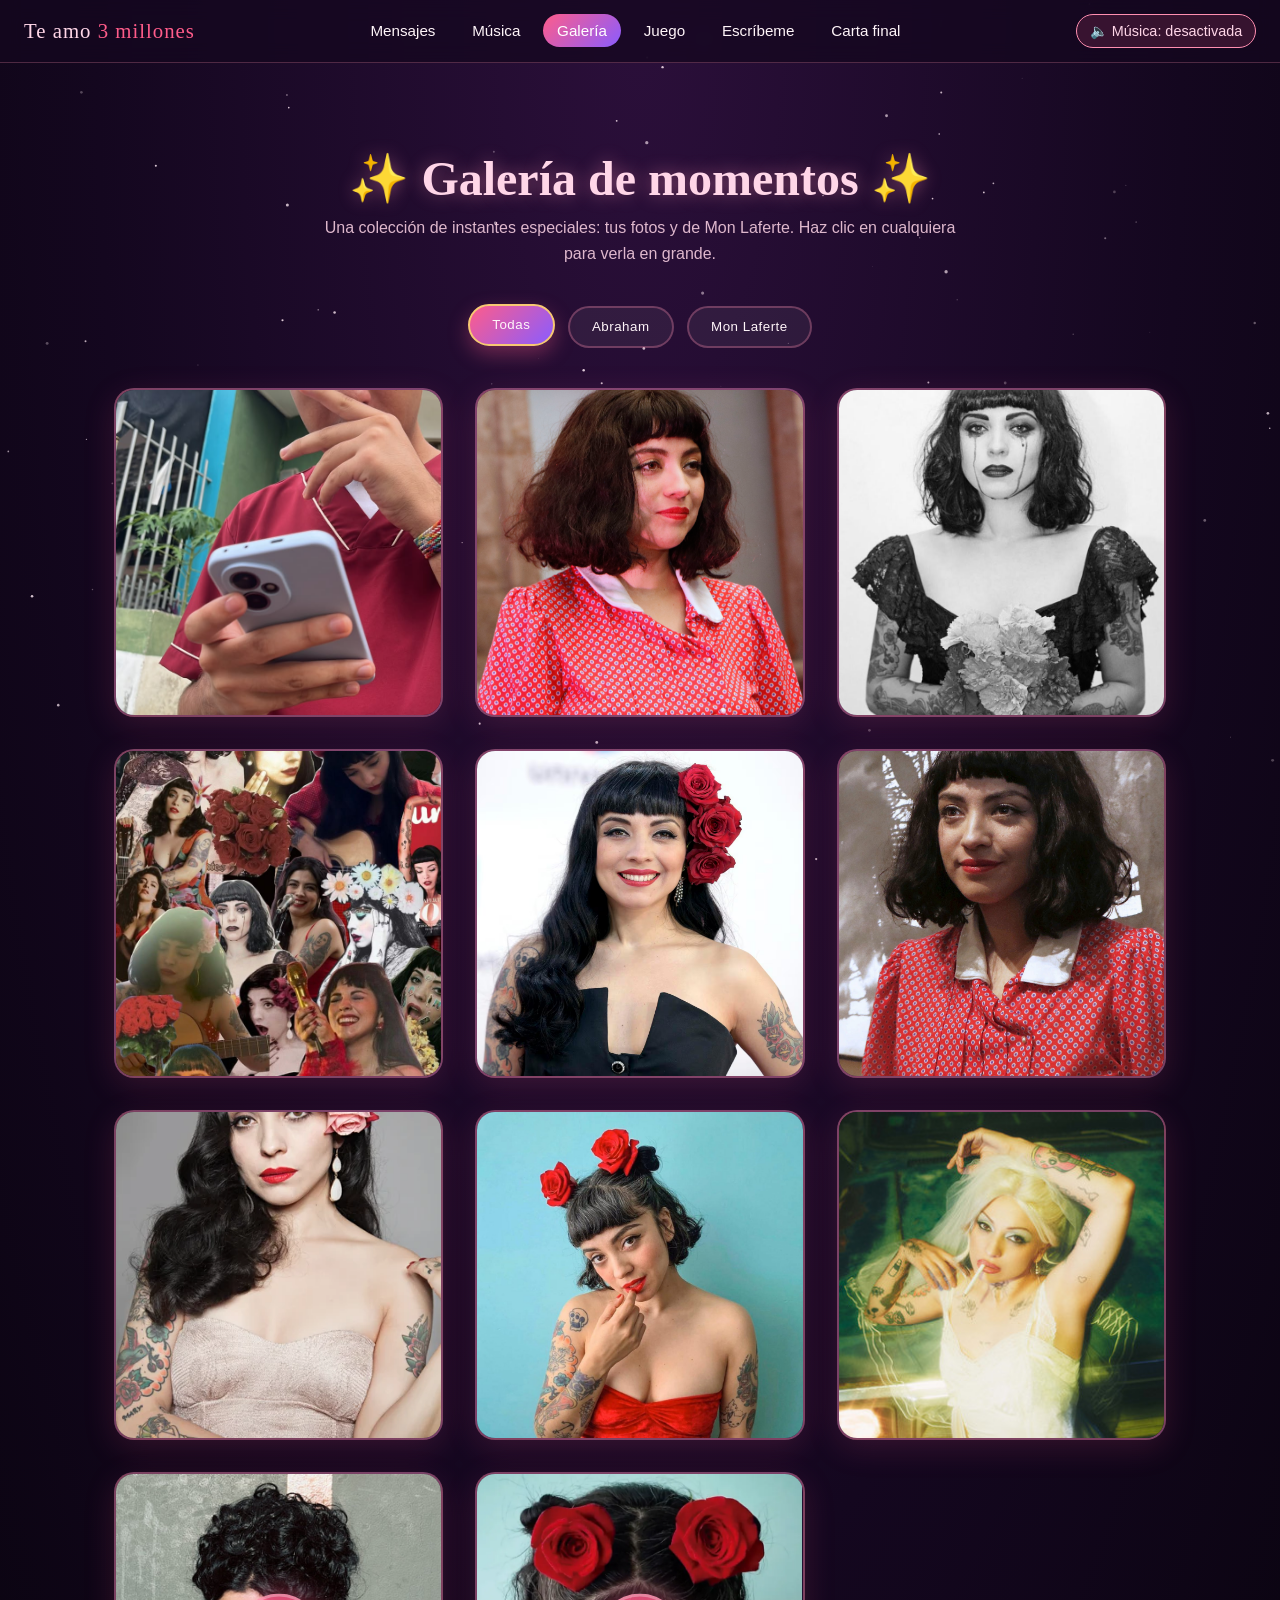
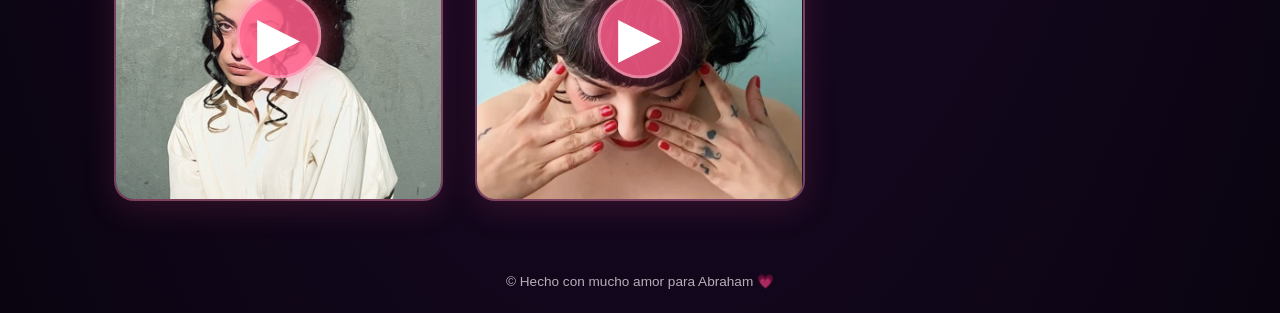
==== galeria.html @ 73478f9c "Crear sitio web" ====
<!DOCTYPE html>
<html lang="es">
<head>
<meta charset="UTF-8" />
<meta name="viewport" content="width=device-width, initial-scale=1.0" />
<title>Galería para Abraham 📸</title>
<link rel="stylesheet" href="css/style.css" />
</head>
<body>
<canvas id="fondo-estrellas"></canvas>
<div id="contenedor-corazones"></div>

<header class="navbar">
  <span class="logo">Te amo <span>3 millones</span></span>
  <button class="boton-menu" aria-label="Abrir menú">☰</button>
  <nav>
    <ul class="nav-links">
      <li><a href="mensajes.html">Mensajes</a></li>
      <li><a href="musica.html">Música</a></li>
      <li><a href="galeria.html">Galería</a></li>
      <li><a href="juego.html">Juego</a></li>
      <li><a href="escribeme.html">Escríbeme</a></li>
      <li><a href="carta.html">Carta final</a></li>
    </ul>
  </nav>
  <button id="boton-musica-fondo" class="boton-musica">🔈 Música: desactivada</button>
</header>

<audio id="audio-fondo" loop>
  <source src="assets/audio/Química Mayor.mp4" type="audio/mp4" />
</audio>

<main>
  <section class="seccion">
    <h1 class="titulo-seccion">✨ Galería de momentos ✨</h1>
    <p class="subtitulo-seccion">
      Una colección de instantes especiales: tus fotos y de Mon Laferte. Haz clic en cualquiera para verla en grande.
    </p>

    <div class="filtros-galeria">
      <button class="activo" data-categoria="todas">Todas</button>
      <button data-categoria="abraham">Abraham</button>
      <button data-categoria="cantante">Mon Laferte</button>
    </div>

    <div class="rejilla-galeria">
      <div class="item-galeria" data-categoria="abraham">
        <img src="assets/img/tu.jpeg" alt="Abraham"
          onerror="this.src='https://placehold.co/400x400/8a5cff/ffffff?text=Abraham+1'" />
        <div class="etiqueta-img">Abraham</div>
      </div>
      <div class="item-galeria" data-categoria="cantante">
        <img src="assets/img/1.jpg" alt="Mon Laferte - Luces"
          onerror="this.src='https://placehold.co/400x400/f7c873/14071f?text=Mon+Laferte+1'" />
        <div class="etiqueta-img">✨ Luces ✨</div>
      </div>
      <div class="item-galeria" data-categoria="cantante">
        <img src="assets/img/2.jpg" alt="Mon Laferte - La Diva"
          onerror="this.src='https://placehold.co/400x400/f7c873/14071f?text=Mon+Laferte+2'" />
        <div class="etiqueta-img">👑 La Diva 👑</div>
      </div>
      <div class="item-galeria" data-categoria="cantante">
        <img src="assets/img/3.jpg" alt="Mon Laferte - Concierto"
          onerror="this.src='https://placehold.co/400x400/f7c873/14071f?text=Mon+Laferte+3'" />
        <div class="etiqueta-img">💎 Glamour 💎</div>
      </div>
      <div class="item-galeria" data-categoria="cantante">
        <img src="assets/img/4.avif" alt="Mon Laferte - Magia"
          onerror="this.src='https://placehold.co/400x400/f7c873/14071f?text=Mon+Laferte+4'" />
        <div class="etiqueta-img">✨ Magia ✨</div>
      </div>
      <div class="item-galeria" data-categoria="cantante">
        <img src="assets/img/5.jpg" alt="Mon Laferte - Glamour"
          onerror="this.src='https://placehold.co/400x400/f7c873/14071f?text=Mon+Laferte+5'" />
        <div class="etiqueta-img">💎 Glamour 💎</div>
      </div>
      <div class="item-galeria" data-categoria="cantante">
        <img src="assets/img/6.webp" alt="Mon Laferte - Artistrya"
          onerror="this.src='https://placehold.co/400x400/f7c873/14071f?text=Mon+Laferte+6'" />
        <div class="etiqueta-img">❤️ Perfección ❤️</div>
      </div>
      <div class="item-galeria" data-categoria="cantante">
        <img src="assets/img/7.jpg" alt="Mon Laferte - Energía"
          onerror="this.src='https://placehold.co/400x400/f7c873/14071f?text=Mon+Laferte+7'" />
        <div class="etiqueta-img">❤️ Perfección ❤️</div>
      </div>
      <div class="item-galeria" data-categoria="cantante">
        <img src="assets/img/8.jpg" alt="Mon Laferte - Perfección"
          onerror="this.src='https://placehold.co/400x400/f7c873/14071f?text=Mon+Laferte+8'" />
        <div class="etiqueta-img">❤️ Perfección ❤️</div>
      </div>
      <div class="item-galeria" data-categoria="abraham" data-tipo="video">
        <video src="assets/img/video1.mp4" poster="assets/img/por.jpg"></video>
        <div class="icono-play">▶</div>
        <div class="etiqueta-img">Tu - Video</div>
      </div>
      <div class="item-galeria" data-categoria="cantante" data-tipo="video">
        <video src="assets/img/mon.mp4" poster="assets/img/por2.webp"></video>
        <div class="icono-play">▶</div>
        <div class="etiqueta-img">Mon Laferte - Video</div>
      </div>
    </div>
  </section>
</main>

<div id="caja-lightbox">
  <button class="cerrar-lightbox" aria-label="Cerrar">✕</button>
  <img id="img-lightbox" src="" alt="" />
  <video id="video-lightbox" controls></video>
</div>

<footer>© Hecho con mucho amor para Abraham 💗</footer>

<script src="js/main.js"></script>
<script src="js/galeria.js"></script>
</body>
</html>
---- css/style.css ----
/* ============ Variables ============ */
:root {
  --rosa-suave: #ffd6e8;
  --rosa: #ff8fb1;
  --rosa-fuerte: #ff5c8a;
  --morado: #8a5cff;
  --vino: #3a0d2e;
  --noche: #14071f;
  --texto-claro: #fff5f9;
  --dorado: #f7c873;
  --fuente-titulo: 'Georgia', 'Times New Roman', serif;
  --fuente-texto: 'Segoe UI', Tahoma, Geneva, Verdana, sans-serif;
}

* { box-sizing: border-box; }

html { scroll-behavior: smooth; }

body {
  margin: 0;
  min-height: 100vh;
  font-family: var(--fuente-texto);
  color: var(--texto-claro);
  background: radial-gradient(ellipse at top, #2b0f3a 0%, var(--noche) 60%, #0a0410 100%);
  overflow-x: hidden;
  position: relative;
}

/* ============ Fondo animado: estrellas ============ */
#fondo-estrellas {
  position: fixed;
  inset: 0;
  z-index: -2;
  pointer-events: none;
}

/* ============ Corazones cayendo ============ */
#contenedor-corazones {
  position: fixed;
  inset: 0;
  z-index: 1;
  pointer-events: none;
  overflow: hidden;
}

.corazon-caido {
  position: absolute;
  top: -10%;
  font-size: 1.4rem;
  color: var(--rosa);
  opacity: 0.85;
  animation: caer linear forwards;
  filter: drop-shadow(0 0 6px rgba(255, 140, 180, 0.6));
}

@keyframes caer {
  0% { transform: translateY(0) rotate(0deg); opacity: 0; }
  10% { opacity: 0.9; }
  100% { transform: translateY(110vh) rotate(360deg); opacity: 0; }
}

/* ============ Navegación ============ */
.navbar {
  position: sticky;
  top: 0;
  z-index: 50;
  display: flex;
  align-items: center;
  justify-content: space-between;
  padding: 0.9rem 1.5rem;
  background: rgba(20, 7, 31, 0.75);
  backdrop-filter: blur(10px);
  border-bottom: 1px solid rgba(255, 143, 177, 0.25);
}

.navbar .logo {
  font-family: var(--fuente-titulo);
  font-size: 1.3rem;
  color: var(--rosa-suave);
  text-decoration: none;
  letter-spacing: 1px;
}

.navbar .logo span { color: var(--rosa-fuerte); }

.nav-links {
  display: flex;
  gap: 0.5rem;
  list-style: none;
  margin: 0;
  padding: 0;
}

.nav-links a {
  color: var(--texto-claro);
  text-decoration: none;
  font-size: 0.95rem;
  padding: 0.5rem 0.9rem;
  border-radius: 999px;
  transition: background 0.3s ease, color 0.3s ease, transform 0.3s ease;
}

.nav-links a:hover,
.nav-links a.activo {
  background: linear-gradient(135deg, var(--rosa-fuerte), var(--morado));
  color: #fff;
  transform: translateY(-2px);
}

.boton-menu {
  display: none;
  background: none;
  border: none;
  color: var(--texto-claro);
  font-size: 1.6rem;
  cursor: pointer;
}

.boton-musica {
  background: rgba(255, 92, 138, 0.15);
  border: 1px solid var(--rosa);
  color: var(--rosa-suave);
  border-radius: 999px;
  padding: 0.45rem 0.8rem;
  cursor: pointer;
  font-size: 0.9rem;
  transition: all 0.3s ease;
}
.boton-musica:hover { background: var(--rosa-fuerte); color: #fff; }

@media (max-width: 800px) {
  .nav-links {
    position: absolute;
    top: 100%;
    left: 0;
    right: 0;
    flex-direction: column;
    background: rgba(20, 7, 31, 0.97);
    padding: 1rem;
    display: none;
  }
  .nav-links.abierto { display: flex; }
  .boton-menu { display: block; }
}

/* ============ Contenido general ============ */
main {
  position: relative;
  z-index: 2;
  min-height: 70vh;
  animation: aparecer 0.9s ease both;
}

@keyframes aparecer {
  from { opacity: 0; transform: translateY(18px); }
  to { opacity: 1; transform: translateY(0); }
}

.seccion {
  max-width: 1100px;
  margin: 0 auto;
  padding: 3rem 1.5rem;
}

.titulo-seccion {
  font-family: var(--fuente-titulo);
  text-align: center;
  font-size: clamp(1.8rem, 4vw, 3rem);
  color: var(--rosa-suave);
  margin-bottom: 0.5rem;
  text-shadow: 0 0 18px rgba(255, 143, 177, 0.45);
}

.subtitulo-seccion {
  text-align: center;
  color: var(--rosa-suave);
  opacity: 0.85;
  max-width: 650px;
  margin: 0 auto 2.5rem;
  line-height: 1.6;
}

/* ============ Hero (inicio) ============ */
.hero {
  display: flex;
  flex-direction: column;
  align-items: center;
  text-align: center;
  padding: 4rem 1.5rem 2rem;
}

.foto-hero {
  width: 260px;
  height: 260px;
  border-radius: 50%;
  object-fit: cover;
  border: 5px solid var(--rosa);
  box-shadow: 0 0 40px rgba(255, 92, 138, 0.55);
  animation: latido 2.6s ease-in-out infinite;
}

@keyframes latido {
  0%, 100% { transform: scale(1); }
  50% { transform: scale(1.04); }
}

.hero h1 {
  font-family: var(--fuente-titulo);
  font-size: clamp(2rem, 5vw, 3.4rem);
  margin: 1.5rem 0 0.5rem;
  background: linear-gradient(135deg, var(--rosa-suave), var(--dorado));
  -webkit-background-clip: text;
  background-clip: text;
  color: transparent;
}

.hero p.intro {
  max-width: 620px;
  font-size: 1.1rem;
  line-height: 1.8;
  color: var(--texto-claro);
  opacity: 0.92;
}

.contador-dias {
  margin-top: 2rem;
  display: flex;
  gap: 1.2rem;
  flex-wrap: wrap;
  justify-content: center;
}

.contador-dias .caja {
  background: rgba(255, 255, 255, 0.06);
  border: 1px solid rgba(255, 143, 177, 0.35);
  border-radius: 16px;
  padding: 1rem 1.4rem;
  min-width: 90px;
}

.contador-dias .numero {
  font-size: 2rem;
  font-weight: bold;
  color: var(--rosa);
}

.contador-dias .etiqueta {
  font-size: 0.8rem;
  opacity: 0.8;
  text-transform: uppercase;
  letter-spacing: 1px;
}

.tarjetas-nav {
  display: grid;
  grid-template-columns: repeat(auto-fit, minmax(220px, 1fr));
  gap: 1.5rem;
  margin-top: 3.5rem;
}

.tarjeta-nav {
  display: block;
  text-decoration: none;
  color: var(--texto-claro);
  background: rgba(255, 255, 255, 0.05);
  border: 1px solid rgba(255, 143, 177, 0.25);
  border-radius: 20px;
  padding: 1.8rem 1.4rem;
  text-align: center;
  transition: transform 0.35s ease, box-shadow 0.35s ease, background 0.35s ease;
}

.tarjeta-nav:hover {
  transform: translateY(-8px) scale(1.02);
  background: rgba(255, 92, 138, 0.15);
  box-shadow: 0 15px 35px rgba(255, 92, 138, 0.25);
}

.tarjeta-nav .icono { font-size: 2.2rem; display: block; margin-bottom: 0.6rem; }
.tarjeta-nav h3 { margin: 0.3rem 0; font-family: var(--fuente-titulo); color: var(--rosa-suave); }
.tarjeta-nav p { margin: 0; font-size: 0.9rem; opacity: 0.8; }

/* ============ Mensajes / cartas ============ */
.rejilla-mensajes {
  display: grid;
  grid-template-columns: repeat(auto-fit, minmax(260px, 1fr));
  gap: 1.8rem;
}

.tarjeta-mensaje {
  background: linear-gradient(160deg, rgba(255, 255, 255, 0.06), rgba(255, 92, 138, 0.08));
  border: 1px solid rgba(255, 143, 177, 0.3);
  border-radius: 18px;
  padding: 1.8rem;
  opacity: 0;
  transform: translateY(30px);
  transition: opacity 0.8s ease, transform 0.8s ease;
  position: relative;
}

.tarjeta-mensaje.visible { opacity: 1; transform: translateY(0); }

.tarjeta-mensaje::before {
  content: '❝';
  font-family: Georgia, serif;
  font-size: 2.5rem;
  color: var(--rosa-fuerte);
  opacity: 0.5;
  position: absolute;
  top: 0.4rem;
  left: 1rem;
}

.tarjeta-mensaje p { line-height: 1.7; font-size: 1.02rem; margin-top: 1.5rem; }
.tarjeta-mensaje .firma { display: block; text-align: right; margin-top: 1rem; color: var(--dorado); font-family: var(--fuente-titulo); }

@media (min-width: 801px) {
  .rejilla-mensajes .tarjeta-mensaje:last-child {
    grid-column: 1 / -1;
  }
}

/* ============ Formulario de contacto ============ */
.formulario-email {
  max-width: 700px;
  margin: 0 auto;
  background: rgba(255, 255, 255, 0.05);
  border: 1px solid rgba(255, 143, 177, 0.28);
  border-radius: 22px;
  padding: 2rem;
  box-shadow: 0 15px 40px rgba(255, 92, 138, 0.12);
}

.campo-formulario {
  display: flex;
  flex-direction: column;
  gap: 0.6rem;
  margin-bottom: 1.2rem;
}

.campo-formulario label {
  font-weight: 600;
  color: var(--rosa-suave);
}

.campo-formulario input,
.campo-formulario textarea {
  width: 100%;
  border: 1px solid rgba(255, 143, 177, 0.35);
  background: rgba(17, 8, 26, 0.7);
  color: var(--texto-claro);
  border-radius: 14px;
  padding: 0.9rem 1rem;
  font: inherit;
  resize: vertical;
  transition: border-color 0.2s ease, box-shadow 0.2s ease;
}

.campo-formulario input:focus,
.campo-formulario textarea:focus {
  outline: none;
  border-color: var(--rosa);
  box-shadow: 0 0 0 3px rgba(255, 143, 177, 0.18);
}

.boton-enviar {
  border: none;
  border-radius: 999px;
  background: linear-gradient(135deg, var(--rosa-fuerte), var(--morado));
  color: white;
  font-weight: 700;
  font-size: 1rem;
  padding: 0.9rem 1.6rem;
  cursor: pointer;
  transition: transform 0.2s ease, box-shadow 0.2s ease, opacity 0.2s ease;
}

.boton-enviar:hover {
  transform: translateY(-2px);
  box-shadow: 0 10px 24px rgba(255, 92, 138, 0.35);
}

.boton-enviar:disabled {
  opacity: 0.7;
  cursor: not-allowed;
  transform: none;
}

.estado-formulario {
  min-height: 1.3rem;
  margin-top: 1rem;
  color: #dfffe8;
  font-weight: 600;
}

.estado-formulario.error {
  color: #ffc0c0;
}

/* ============ Música ============ */
.lista-canciones {
  display: flex;
  flex-direction: column;
  gap: 1.4rem;
}

.cancion {
  display: flex;
  align-items: center;
  gap: 1.2rem;
  background: rgba(255, 255, 255, 0.05);
  border: 1px solid rgba(255, 143, 177, 0.25);
  border-radius: 16px;
  padding: 1.2rem;
  flex-wrap: wrap;
}

.cancion .portada {
  width: 70px;
  height: 70px;
  border-radius: 12px;
  background: linear-gradient(135deg, var(--rosa-fuerte), var(--morado));
  display: flex;
  align-items: center;
  justify-content: center;
  font-size: 1.6rem;
  flex-shrink: 0;
  overflow: hidden;
}

.cancion .portada img {
  width: 100%;
  height: 100%;
  object-fit: cover;
}

.cancion .info { flex: 1; min-width: 160px; }
.cancion .info h3 { margin: 0 0 0.2rem; color: var(--rosa-suave); }
.cancion .info span { font-size: 0.85rem; opacity: 0.75; }
.cancion audio { flex: 1; min-width: 220px; }

.honeybee-controls {
  width: 100%;
  display: flex;
  justify-content: flex-end;
}

.boton-ver-letra {
  appearance: none;
  border: 1px solid rgba(255, 143, 177, 0.35);
  background: linear-gradient(135deg, rgba(255, 143, 177, 0.18), rgba(255, 215, 120, 0.12));
  color: var(--texto-claro);
  border-radius: 999px;
  padding: 0.65rem 1.1rem;
  cursor: pointer;
  font-weight: 600;
  transition: transform 0.2s ease, box-shadow 0.2s ease;
}

.boton-ver-letra:hover {
  transform: translateY(-1px);
  box-shadow: 0 8px 20px rgba(255, 143, 177, 0.15);
}

.letra-cancion {
  width: 100%;
  margin-top: 0.9rem;
  padding-top: 0.9rem;
  border-top: 1px solid rgba(255, 255, 255, 0.12);
  color: rgba(255, 255, 255, 0.8);
}

.titulo-letra {
  display: inline-block;
  margin-bottom: 0.6rem;
  font-size: 0.72rem;
  letter-spacing: 0.12em;
  text-transform: uppercase;
  color: var(--dorado);
  font-weight: 700;
}

.letra-cancion p {
  margin: 0;
  line-height: 1.8;
  font-size: 0.95rem;
  color: rgba(255, 255, 255, 0.82);
}

.honeybee-lyrics {
  display: flex;
  flex-direction: column;
  gap: 0.45rem;
  margin-top: 0.4rem;
}

.lyric-line {
  opacity: 0.5;
  transition: all 0.25s ease;
  line-height: 1.6;
  font-size: 0.92rem;
  color: rgba(255, 255, 255, 0.72);
}

.lyric-line.pasada {
  opacity: 1;
  color: var(--dorado);
  font-weight: 600;
}

.lyric-line.activa {
  opacity: 1;
  color: var(--rosa-suave);
  font-weight: 700;
  transform: scale(1.02);
  text-shadow: 0 0 16px rgba(255, 143, 177, 0.45);
}

.aviso-audio {
  text-align: center;
  font-size: 0.85rem;
  opacity: 0.7;
  margin-top: 1.5rem;
}

/* ============ Galería ============ */
.filtros-galeria {
  display: flex;
  justify-content: center;
  gap: 0.8rem;
  flex-wrap: wrap;
  margin-bottom: 2.5rem;
}

.filtros-galeria button {
  background: rgba(255, 255, 255, 0.06);
  border: 2px solid rgba(255, 143, 177, 0.3);
  color: var(--texto-claro);
  padding: 0.7rem 1.4rem;
  border-radius: 999px;
  cursor: pointer;
  transition: all 0.3s ease;
  font-weight: 500;
  letter-spacing: 0.5px;
}

.filtros-galeria button.activo,
.filtros-galeria button:hover {
  background: linear-gradient(135deg, var(--rosa-fuerte), var(--morado));
  border-color: var(--dorado);
  box-shadow: 0 8px 20px rgba(255, 92, 138, 0.35);
  transform: translateY(-2px);
}

.rejilla-galeria {
  display: grid;
  grid-template-columns: repeat(auto-fill, minmax(250px, 1fr));
  gap: 2rem;
}

.item-galeria {
  position: relative;
  overflow: hidden;
  border-radius: 20px;
  aspect-ratio: 1 / 1;
  cursor: pointer;
  border: 2px solid rgba(255, 143, 177, 0.4);
  box-shadow: 0 8px 32px rgba(255, 92, 138, 0.15);
  transition: all 0.4s cubic-bezier(0.34, 1.56, 0.64, 1);
  background: linear-gradient(135deg, rgba(255, 92, 138, 0.1), rgba(138, 92, 255, 0.1));
}

.item-galeria:hover {
  transform: translateY(-12px) scale(1.05);
  box-shadow: 0 20px 50px rgba(255, 92, 138, 0.4);
  border-color: var(--dorado);
}

.item-galeria::before {
  content: '';
  position: absolute;
  inset: 0;
  background: linear-gradient(45deg, transparent 30%, rgba(255, 255, 255, 0.15) 50%, transparent 70%);
  z-index: 2;
  pointer-events: none;
  opacity: 0;
  transition: opacity 0.4s ease;
}

.item-galeria:hover::before {
  opacity: 1;
}

.item-galeria img,
.item-galeria video {
  width: 100%;
  height: 100%;
  object-fit: cover;
  display: block;
  transition: transform 0.6s cubic-bezier(0.34, 1.56, 0.64, 1);
}

.item-galeria:hover img,
.item-galeria:hover video { transform: scale(1.15) rotate(2deg); }

.item-galeria[data-tipo="video"] {
  position: relative;
}

.icono-play {
  position: absolute;
  top: 50%;
  left: 50%;
  transform: translate(-50%, -50%);
  font-size: 3.5rem;
  color: #fff;
  background: rgba(255, 92, 138, 0.85);
  width: 85px;
  height: 85px;
  display: flex;
  align-items: center;
  justify-content: center;
  border-radius: 50%;
  z-index: 10;
  transition: all 0.4s cubic-bezier(0.34, 1.56, 0.64, 1);
  box-shadow: 0 0 30px rgba(255, 92, 138, 0.6);
  border: 3px solid rgba(255, 255, 255, 0.3);
}

.item-galeria:hover .icono-play {
  background: linear-gradient(135deg, var(--rosa-fuerte), var(--dorado));
  transform: translate(-50%, -50%) scale(1.2);
  box-shadow: 0 0 50px rgba(255, 92, 138, 0.8);
}

.item-galeria .etiqueta-img {
  position: absolute;
  bottom: 0; left: 0; right: 0;
  padding: 1rem;
  background: linear-gradient(to top, rgba(0,0,0,0.9), rgba(0,0,0,0.6) 60%, transparent);
  font-size: 0.95rem;
  opacity: 0;
  transform: translateY(15px);
  transition: all 0.4s cubic-bezier(0.34, 1.56, 0.64, 1);
  z-index: 5;
  font-weight: 600;
  letter-spacing: 0.5px;
  color: var(--dorado);
  text-shadow: 0 2px 4px rgba(0, 0, 0, 0.5);
}

.item-galeria:hover .etiqueta-img { opacity: 1; transform: translateY(0); }

#caja-lightbox {
  position: fixed;
  inset: 0;
  background: rgba(10, 4, 16, 0.97);
  backdrop-filter: blur(8px);
  display: none;
  align-items: center;
  justify-content: center;
  z-index: 200;
  padding: 1.5rem;
  animation: aparecer 0.4s ease;
}

#caja-lightbox.activo { display: flex; }
#caja-lightbox img,
#caja-lightbox video { 
  max-width: 90vw; 
  max-height: 80vh; 
  border-radius: 20px; 
  box-shadow: 0 0 80px rgba(255,92,138,0.6), 0 0 150px rgba(138, 92, 255, 0.3);
  border: 2px solid rgba(255, 143, 177, 0.5);
  animation: aparecer 0.5s cubic-bezier(0.34, 1.56, 0.64, 1);
}
#caja-lightbox video { display: none; }
#caja-lightbox video.activo { display: block; }
#caja-lightbox .cerrar-lightbox {
  position: absolute;
  top: 2rem; right: 2rem;
  font-size: 2.5rem;
  color: #fff;
  cursor: pointer;
  background: rgba(255, 92, 138, 0.2);
  border: none;
  border-radius: 50%;
  width: 50px;
  height: 50px;
  display: flex;
  align-items: center;
  justify-content: center;
  transition: all 0.3s ease;
  border: 2px solid rgba(255, 143, 177, 0.5);
}

#caja-lightbox .cerrar-lightbox:hover {
  background: var(--rosa-fuerte);
  transform: scale(1.1) rotate(90deg);
  border-color: var(--dorado);
}

/* ============ Juego de memoria ============ */
.panel-juego {
  text-align: center;
}

.estado-juego {
  display: flex;
  justify-content: center;
  gap: 2rem;
  margin-bottom: 1.5rem;
  flex-wrap: wrap;
}

.estado-juego div {
  background: rgba(255,255,255,0.06);
  border: 1px solid rgba(255,143,177,0.3);
  padding: 0.6rem 1.2rem;
  border-radius: 12px;
}

.tablero-juego {
  display: grid;
  grid-template-columns: repeat(4, 1fr);
  gap: 0.8rem;
  max-width: 480px;
  margin: 0 auto;
}

.carta-juego {
  aspect-ratio: 1 / 1;
  perspective: 800px;
  cursor: pointer;
}

.carta-juego .interior {
  position: relative;
  width: 100%;
  height: 100%;
  transition: transform 0.5s;
  transform-style: preserve-3d;
}

.carta-juego.volteada .interior { transform: rotateY(180deg); }

.carta-juego .cara {
  position: absolute;
  inset: 0;
  display: flex;
  align-items: center;
  justify-content: center;
  border-radius: 12px;
  font-size: 1.8rem;
  backface-visibility: hidden;
}

.carta-juego .frente {
  background: linear-gradient(135deg, var(--morado), var(--rosa-fuerte));
}

.carta-juego .reverso {
  background: rgba(255,255,255,0.08);
  border: 1px solid rgba(255,143,177,0.4);
  transform: rotateY(180deg);
}

.carta-juego.encontrada .reverso {
  background: rgba(247, 200, 115, 0.25);
  border-color: var(--dorado);
}

.boton-primario {
  background: linear-gradient(135deg, var(--rosa-fuerte), var(--morado));
  border: none;
  color: #fff;
  padding: 0.7rem 1.6rem;
  border-radius: 999px;
  cursor: pointer;
  font-size: 1rem;
  margin-top: 1.5rem;
  transition: transform 0.3s ease;
}

.boton-primario:hover { transform: translateY(-3px); }

.mensaje-victoria {
  margin-top: 1.5rem;
  font-family: var(--fuente-titulo);
  font-size: 1.3rem;
  color: var(--dorado);
  min-height: 1.6rem;
}

@media (max-width: 520px) {
  .tablero-juego { grid-template-columns: repeat(4, minmax(0, 1fr)); gap: 0.45rem; }
  .carta-juego .cara { font-size: 1.4rem; }
}

/* ============ Carta final ============ */
.carta-final {
  max-width: 720px;
  margin: 0 auto;
  background: rgba(255,255,255,0.05);
  border: 1px solid rgba(255,143,177,0.3);
  border-radius: 24px;
  padding: clamp(1.5rem, 5vw, 3rem);
}

.carta-final p {
  line-height: 1.9;
  font-size: 1.08rem;
  opacity: 0;
  animation: revelar 1.2s ease forwards;
}

.carta-final p:nth-of-type(1) { animation-delay: 0.2s; }
.carta-final p:nth-of-type(2) { animation-delay: 0.9s; }
.carta-final p:nth-of-type(3) { animation-delay: 1.6s; }
.carta-final p:nth-of-type(4) { animation-delay: 2.3s; }
.carta-final p:nth-of-type(5) { animation-delay: 3.0s; }

@keyframes revelar {
  from { opacity: 0; transform: translateY(14px); }
  to { opacity: 1; transform: translateY(0); }
}

.firma-electronica {
  display: flex;
  justify-content: flex-end;
  margin: 2.2rem 0 0.5rem;
  width: 100%;
}

.firma-electronica {
  display: flex;
  justify-content: flex-end;
  margin: 2.2rem 0 0.5rem;
  width: 100%;
}

.firma-texto {
  justify-content: flex-end;
}

.firma-texto span {
  font-family: "Georgia", "Times New Roman", serif;
  font-size: clamp(2.1rem, 4vw, 3.6rem);
  font-weight: 600;
  letter-spacing: 0.09em;
  color: rgba(79, 59, 49, 0.95);
  transform: rotate(-3deg);
  display: inline-block;
  text-shadow: 0 1px 0 rgba(255,255,255,0.35);
  animation: aparecer-firma 2.2s ease-out forwards;
}

@keyframes aparecer-firma {
  from {
    opacity: 0;
    transform: rotate(-8deg) translateY(18px);
  }
  to {
    opacity: 1;
    transform: rotate(-4deg) translateY(0);
  }
}

.firma-final {
  display: block;
  text-align: right;
  font-family: var(--fuente-titulo);
  font-size: 1.4rem;
  color: var(--dorado);
  margin-top: 0.6rem;
}

/* ============ Footer ============ */
footer {
  position: relative;
  z-index: 2;
  text-align: center;
  padding: 1.5rem;
  font-size: 0.85rem;
  opacity: 0.7;
}
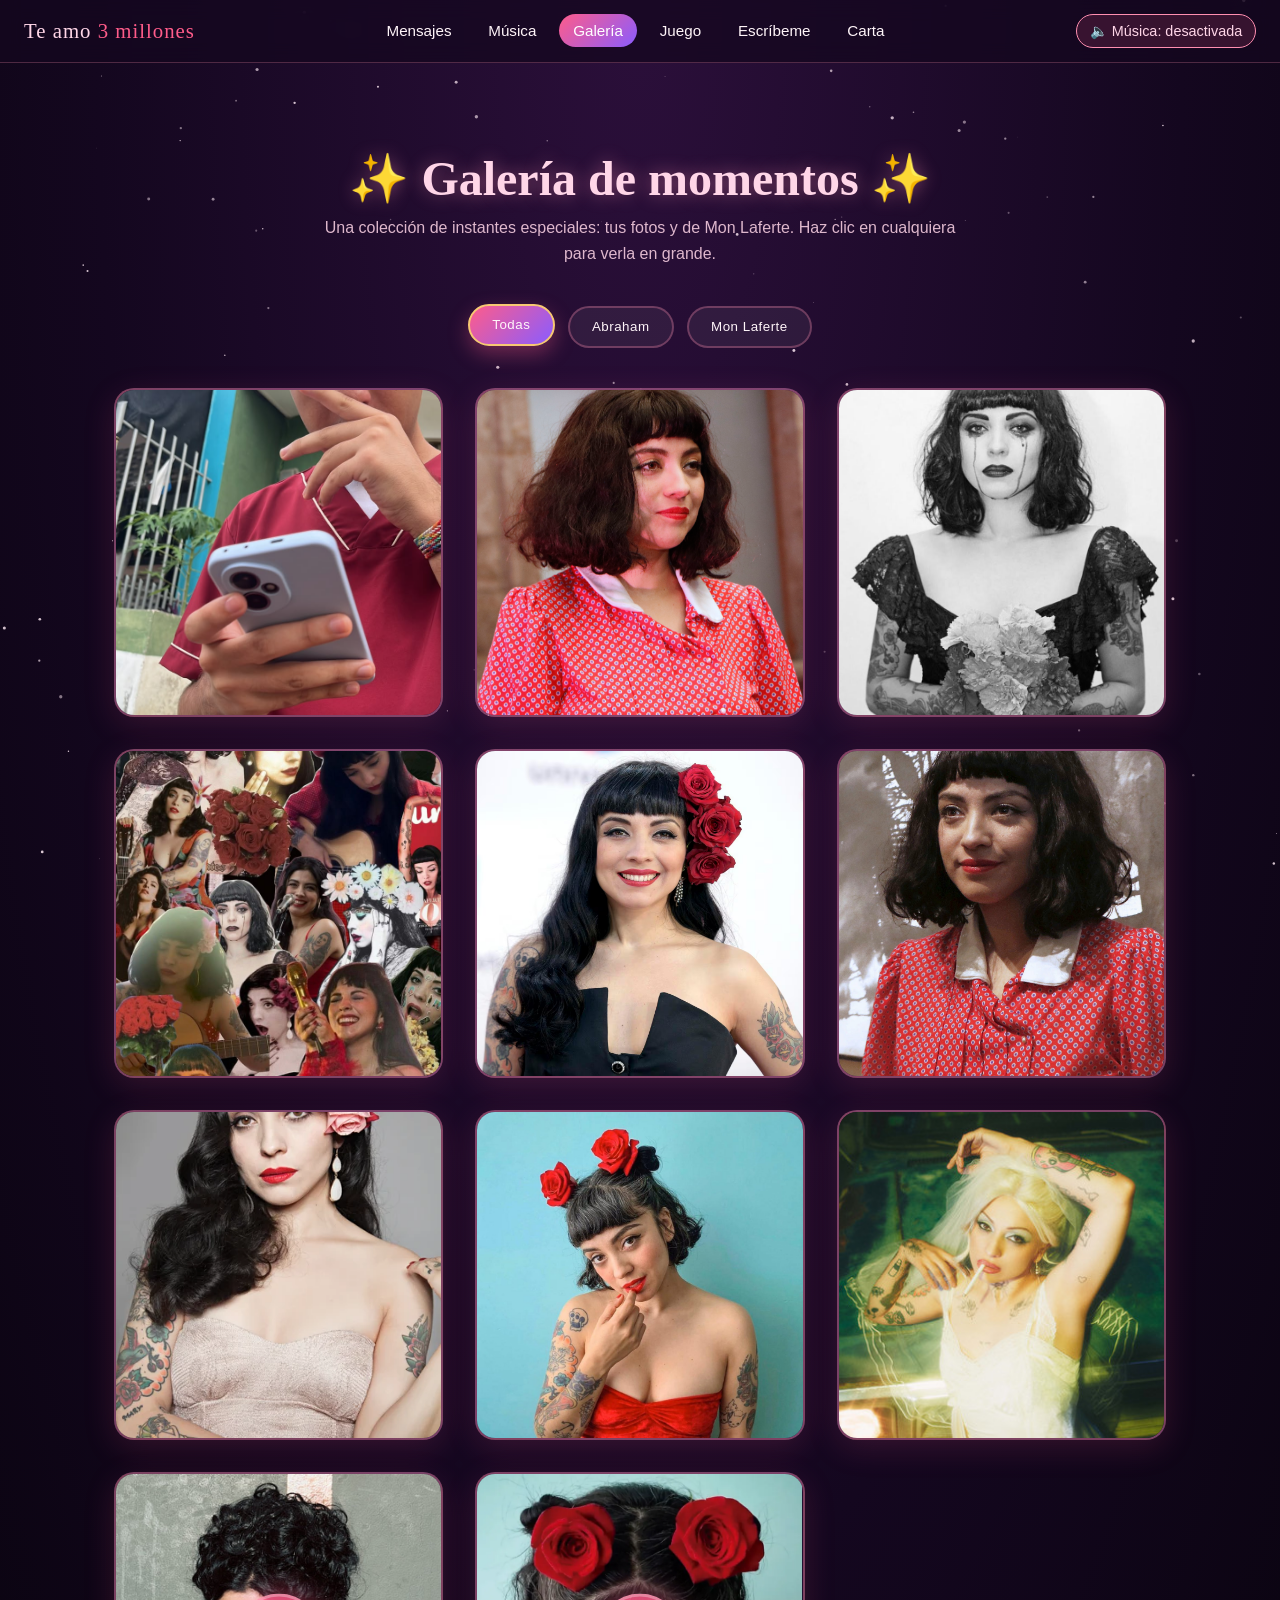
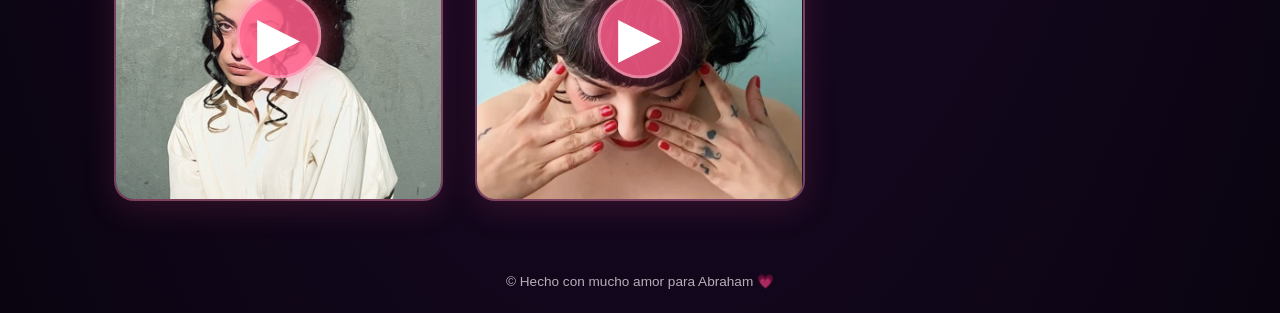
==== commit 11db81bb: "Update galeria.html" ====
--- a/galeria.html
+++ b/galeria.html
@@ -20,7 +20,7 @@
       <li><a href="galeria.html">Galería</a></li>
       <li><a href="juego.html">Juego</a></li>
       <li><a href="escribeme.html">Escríbeme</a></li>
-      <li><a href="carta.html">Carta final</a></li>
+      <li><a href="carta.html">Carta</a></li>
     </ul>
   </nav>
   <button id="boton-musica-fondo" class="boton-musica">🔈 Música: desactivada</button>
